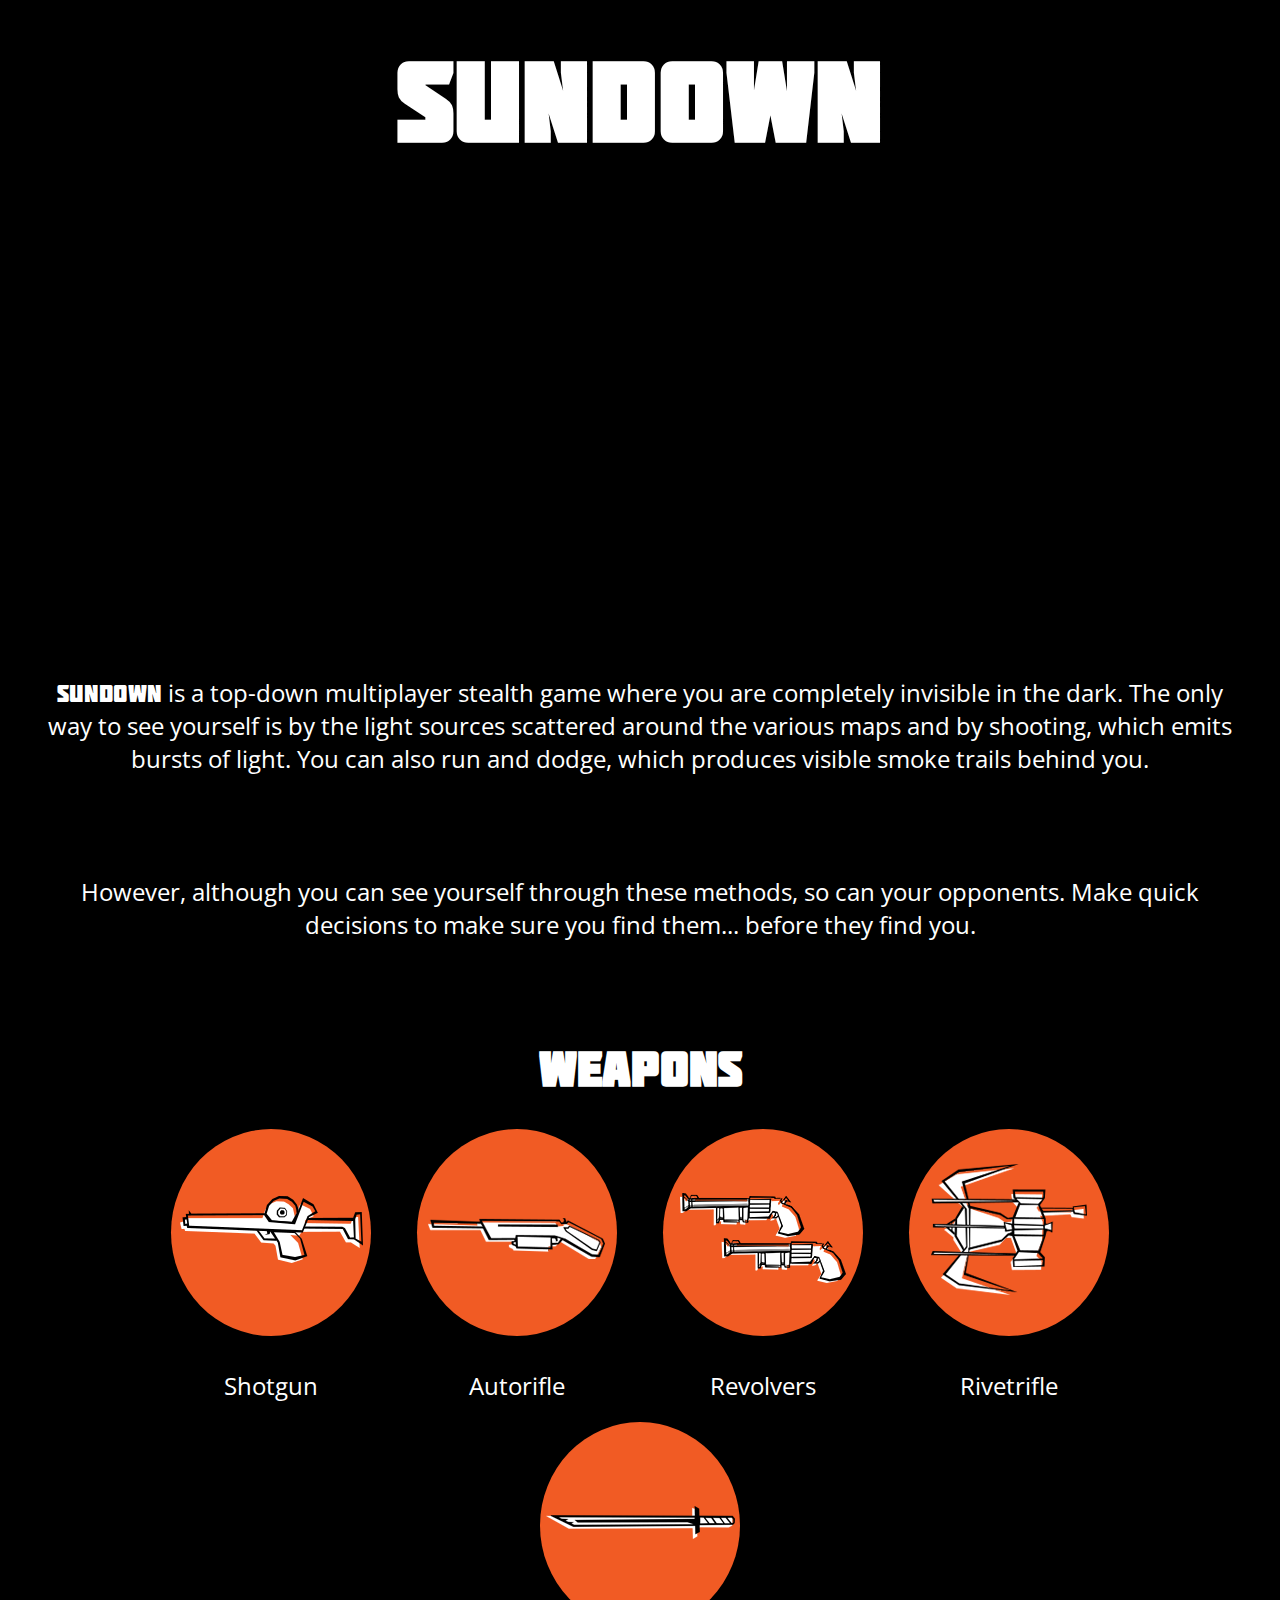
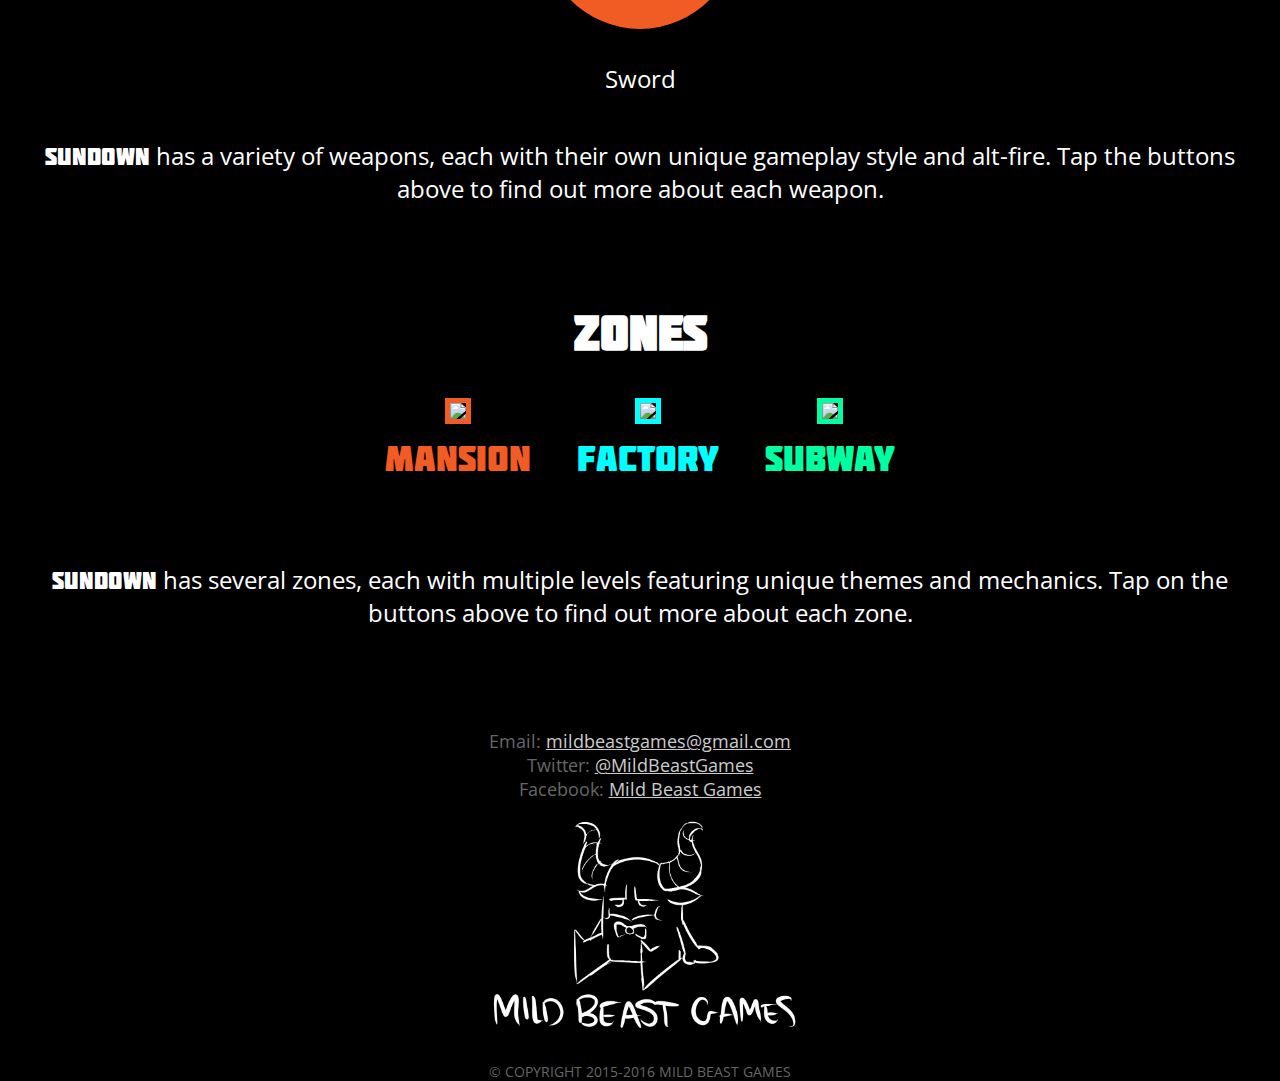
==== mobile.html @ 5ea84d27 "Added alt fire icons for weapon descriptions" ====
<!DOCTYPE html>
<html>
<head>
    <title>SUNDOWN</title>
    <link rel="stylesheet" type="text/css" href="mobile.css">
    <link href='http://fonts.googleapis.com/css?family=Open+Sans' rel='stylesheet' type='text/css'>
    <script src="index.js"></script>
    <link rel="icon" type="image/png" href="img/icon.png">
</head>

<body>
    <div id="content">
        <!-- CONTENT GOES HERE-->
        <h1 style="font-size:112px; margin-top:0px; font-family:Molot;">SUNDOWN</h1>
        <iframe width="630" height="405" src="https://www.youtube.com/embed/FNgSAq6tBg4" frameborder="0" allowfullscreen></iframe>
        <p><span style="font-family:Molot;">SUNDOWN</span> is a top-down multiplayer stealth game where you are completely invisible in the dark. The only way to see yourself is by the light sources scattered around the various maps and by shooting, which emits bursts of light. You can also run and dodge, which produces visible smoke trails behind you.</p>
        <p>However, although you can see yourself through these methods, so can your opponents. Make quick decisions to make sure you find them... before they find you.</p>
        <div id = "weapons">
            <h1 style="font-family:Molot;">Weapons</h1>
            <div id = "weapon_menu">
                    <ul>
                        <li><div class = "weapon_button" id = "button_shotgun"><img src = "img/weapon_icons/icon_shotgun.png"/></div><br>Shotgun</li>
                        <li><div class = "weapon_button" id = "button_autorifle"><img src = "img/weapon_icons/icon_autorifle.png"/></div><br>Autorifle</li>
                        <li><div class = "weapon_button" id = "button_revolver"><img src = "img/weapon_icons/icon_revolver.png"/></div><br>Revolvers</li>
                        <li><div class = "weapon_button" id = "button_rivetrifle"><img src = "img/weapon_icons/icon_rivetrifle.png"/></div><br>Rivetrifle</li>
                        <li><div class = "weapon_button" id = "button_sword"><img src = "img/weapon_icons/icon_sword.png"/></div><br>Sword</li>
                    </ul>    
                </div>
                
                <div id = "weapon_description">
                        <div id = "description_shotgun">
                            <div class = "weapon_info">
                                <p>The <span style="font-family:Molot;">Shotgun</span> is a mid range weapon with a wide reach.</p>
                                <p>
                                    <strong>Ammo Clip:</strong> 2 bullets<br>
                                    <strong>Reload Time:</strong> 2.4 seconds
                                </p>
                                <p>
                                    <span style="font-family:Molot;">Alt-Fire</span>
                                </p>
                                <p>
                                    <img src = "img/weapon_icons/altfire_shotgun.png"/><br>
                                    <strong>Double Blast</strong>
                                </p>
                                <p>
                                    Clear out your ammo clip to shoot a wider and far reaching shot.<br>
                                </p>
                                <p>
                                    <strong>Alt-Fire Cooldown Time:</strong> 2.4 seconds
                                </p>
                            </div>
                        </div>
                        <div id = "description_autorifle">
                                <div class= "weapon_info">
                                    <p>The <span style="font-family:Molot;">Autorifle</span> can shoot multiple bullets in rapid succession.</p>
                                    <p>
                                        <strong>Ammo Clip:</strong> 18 bullets<br>
                                        <strong>Reload Time:</strong> 2.5 seconds
                                    </p>
                                    <p>
                                        <span style="font-family:Molot;">Alt-Fire</span>
                                    </p>
                                    <p>
                                        <img src = "img/weapon_icons/altfire_autorifle.png"/><br>
                                        <strong>Smoke Clone</strong>
                                    </p>
                                    <p>
                                        Send a smoke trail in the direction you're facing to make it look like you're running that way.
                                    </p>
                                    <p>
                                        <strong>Alt-Fire Cooldown Time:</strong> 10 seconds
                                    </p>
                                </div>
                        </div>
                        <div id = "description_revolver">
                            <div class= "weapon_info">
                                <p>The <span style="font-family:Molot;">Revolvers</span> can shoot bullets that bounce off of walls.</p>
                                <p>
                                    <strong>Ammo Clip:</strong> 12 bullets<br>
                                    <strong>Reload Time:</strong> 3 seconds<br>
                                </p>
                                <p>
                                    <span style="font-family:Molot;">Alt-Fire</span>
                                </p>
                                <p>
                                    <img src = "img/weapon_icons/altfire_revolver.png"/><br>
                                    <strong>Flare</strong>
                                </p>
                                <p>
                                    Shoot a flare that makes the area around it visible to everyone.
                                </p>
                                <p>
                                    <strong>Alt-Fire Cooldown Time:</strong> 5 seconds
                                </p>
                            </div>
                        </div>
                        <div id = "description_rivetrifle">
                            <div class= "weapon_info">
                                <p>The <span style="font-family:Molot;">Rivetrifle</span> can charge up its shot to penetrate through walls and snipe people from long distances.</p>
                                <p>
                                    <strong>Ammo Clip:</strong> 1 bullet<br>
                                    <strong>Reload Time:</strong> 3.1 seconds<br>
                                </p>
                                <p>
                                    <span style="font-family:Molot;">Alt-Fire</span>
                                </p>
                                <p>
                                    <img src = "img/weapon_icons/altfire_rivetrifle.png"/><br>
                                    <strong>Remote Mine</strong>
                                </p>
                                <p>
                                    Place a mine that you can remotely detonate at any time.
                                </p>
                                <p>
                                    <strong>Alt-Fire Cooldown Time: </strong> 10 seconds
                                </p>
                            </div>
                        </div>
                        <div id = "description_sword">
                            <div class= "weapon_info">
                                <p>The <span style="font-family:Molot;">Sword</span> can kill people quickly upclose. Charge up to do a quick dash attack.</p>
                                <p>
                                    <strong>Ammo Clip:</strong> None<br>
                                    <strong>Reload Time:</strong> None<br>
                                </p>
                                <p>
                                    <span style="font-family:Molot;">Alt-Fire</span>
                                </p>
                                <p>
                                    <img src = "img/weapon_icons/altfire_sword.png"/><br>
                                    <strong>Blink</strong>
                                </p>
                                <p>
                                    Teleport across the map to a wall or person to get close for the kill.
                                </p>
                                <p>
                                    <strong>Alt-Fire Cooldown Time: </strong> 4 seconds
                                </p>
                            </div>
                        </div>
                </div>
                <p><span style="font-family:Molot;">SUNDOWN</span> has a variety of weapons, each with their own unique gameplay style and alt-fire. Tap the buttons above to find out more about each weapon.</p>
            </div>
        <div id="section_maps">
            <h1 style="font-family:Molot;">Zones</h1>
            <ul>
                <li><a href="#" style="color:#F15B24;"><img src="img/zones/mansion.png" onclick="image_open(this);" style="border-color:#F15B24;"/><br />Mansion</a></li>
                <li><a href="#" style="color:#00FFFF;"><img src="img/zones/factory.png" onclick="image_open(this);" style="border-color:#00FFFF;" /><br />Factory</a></li>
                <li><a href="#" style="color:#00FFA0;"><img src="img/zones/subway.png" onclick="image_open(this);" style="border-color:#00FFA0;" /><br />Subway</a></li>
            </ul>
            <p><span style="font-family:Molot;">SUNDOWN</span> has several zones, each with multiple levels featuring unique themes and mechanics. Tap on the buttons above to find out more about each zone.</p>
        </div>
        <p style="font-size:18px; color:#666; margin-bottom:0px;">
            Email: <a href="mailto:mildbeastgames@gmail.com" style="color:#CCC;">mildbeastgames@gmail.com</a><br>
            Twitter: <a href="https://twitter.com/MildBeastGames" style="color:#CCC;">@MildBeastGames</a><br>
            Facebook: <a href="https://www.facebook.com/MildBeastGames" style="color:#CCC;">Mild Beast Games</a>
        </p>
        <img src="img/mildbeast.png" style="max-width:350px;" />
        <p style="font-size:14px; color:#666; margin-bottom:0px;">&copy; COPYRIGHT 2015-2016 MILD BEAST GAMES</p>
        <!-- CONTENT ENDS HERE-->
    </div>
    <div id="viewer" onclick="image_close();">
        <a id="viewer_link"><img id="viewer_image" /></a>
    </div>
    <script src = "jquery-1.12.2.min.js"></script>
    <script src = "app.js"></script>
</body>

</html>
---- mobile.css ----
@font-face {
    font-family: 'Molot';
    src:
        local('Molot'),
        url('fonts/Molot.otf')
        format('opentype');
}

body {
    background-color:#000;
    color:#FFF;
    text-align:center;
    font-size:24px;
    font-family: 'Open Sans', sans-serif;
    height:100%;
}

#content {
    height:120vh;
    background-color:#000;
    padding:2vw;
}

p {
    margin-bottom:100px;
    padding:0px 0px 0px 0px;
}

#weapon_menu ul {
    list-style-type:none;
    padding:0px;
    margin:0px;
}

#weapon_menu ul li {
    display:inline-block;
    margin: 0px 20px 20px 20px;
}

.weapon_info p {
    margin: 50px 0px 50px 0px;
}

.weapon_button {
    background-color: #f15b24;
    border: none;
    border-radius: 100%;
}

.weapon_button:hover {
    background-color: #9e0b0f;
}

.button_selected {
    background-color: #9e0b0f;
}

#weapon_description {
    background-color: #9e0b0f;
    padding-top: 5px;
    padding-bottom: 5px;
}

#section_maps {
    left:0px;
    position:static;
    transform: translateZ(10px) scale(1/2);
}

#section_maps ul {
    list-style-type:none;
    padding:0px;
    margin:0px;
}

#section_maps ul li {
    display:inline-block;
    margin:0px 20px 60px 20px;
}

#section_maps ul li a {
    text-decoration:none;
    color:#FFF;
    font-family:Molot;
    font-size:36px;
}

#section_maps ul li a img {
    max-width:600px;
    border: 5px solid;
    margin:5px;
    -webkit-transition: linear 0.1s;
     transition: 0.1s;
}

#section_maps ul li a:hover img {
    border: 10px solid #FFF;
    margin:0px;
}

.background {
    visibility:hidden;
    width:100vw;
    height:100vh;
    position:fixed;
    margin:0px;
    left:0px;
    top:0px;
}

#section_bg_maps {
    background-image: url("img/screenshot1.png");
    background-size:cover;
    background-repeat:no-repeat;
    background-position-x:center;
    background-position-y:center;
    background-attachment:fixed;
}

#section_bg_black {
    background-color:#000;
}

#viewer {
    width:100vw;
    height:100vh;
    position:fixed;
    left:0px;
    bottom:0px;
    top:0px;
    right:0px;
    background-color:rgba(0,0,0,0.9);
    opacity:0;
    visibility:hidden;
    transition:all 0.2s ease-out; 
    -moz-transition:all 0.2s ease-out; 
    -o-transition:all 0.2s ease-out; 
    -webkit-transition:all 0.2s ease-out; 
}

#viewer a img {
    position:fixed;
    top:50%;
    left:50%;
    box-shadow: 0px 0px 200px #000;
    transform:translate(-50%,-50%);
    -moz-transform:translate(-50%,-50%);
    -o-transform:translate(-50%,-50%);
    -webkit-transform:translate(-50%,-50%);
    background-color:rgba(0,0,0,1);
    border:solid 6px;
    margin:6px;
    max-width:1000px;
    transition:all 0.2s ease-out; 
    -moz-transition:all 0.2s ease-out; 
    -o-transition:all 0.2s ease-out; 
    -webkit-transition:all 0.2s ease-out; 
}

#viewer a:hover img {
    border:#FFF solid 12px;
}
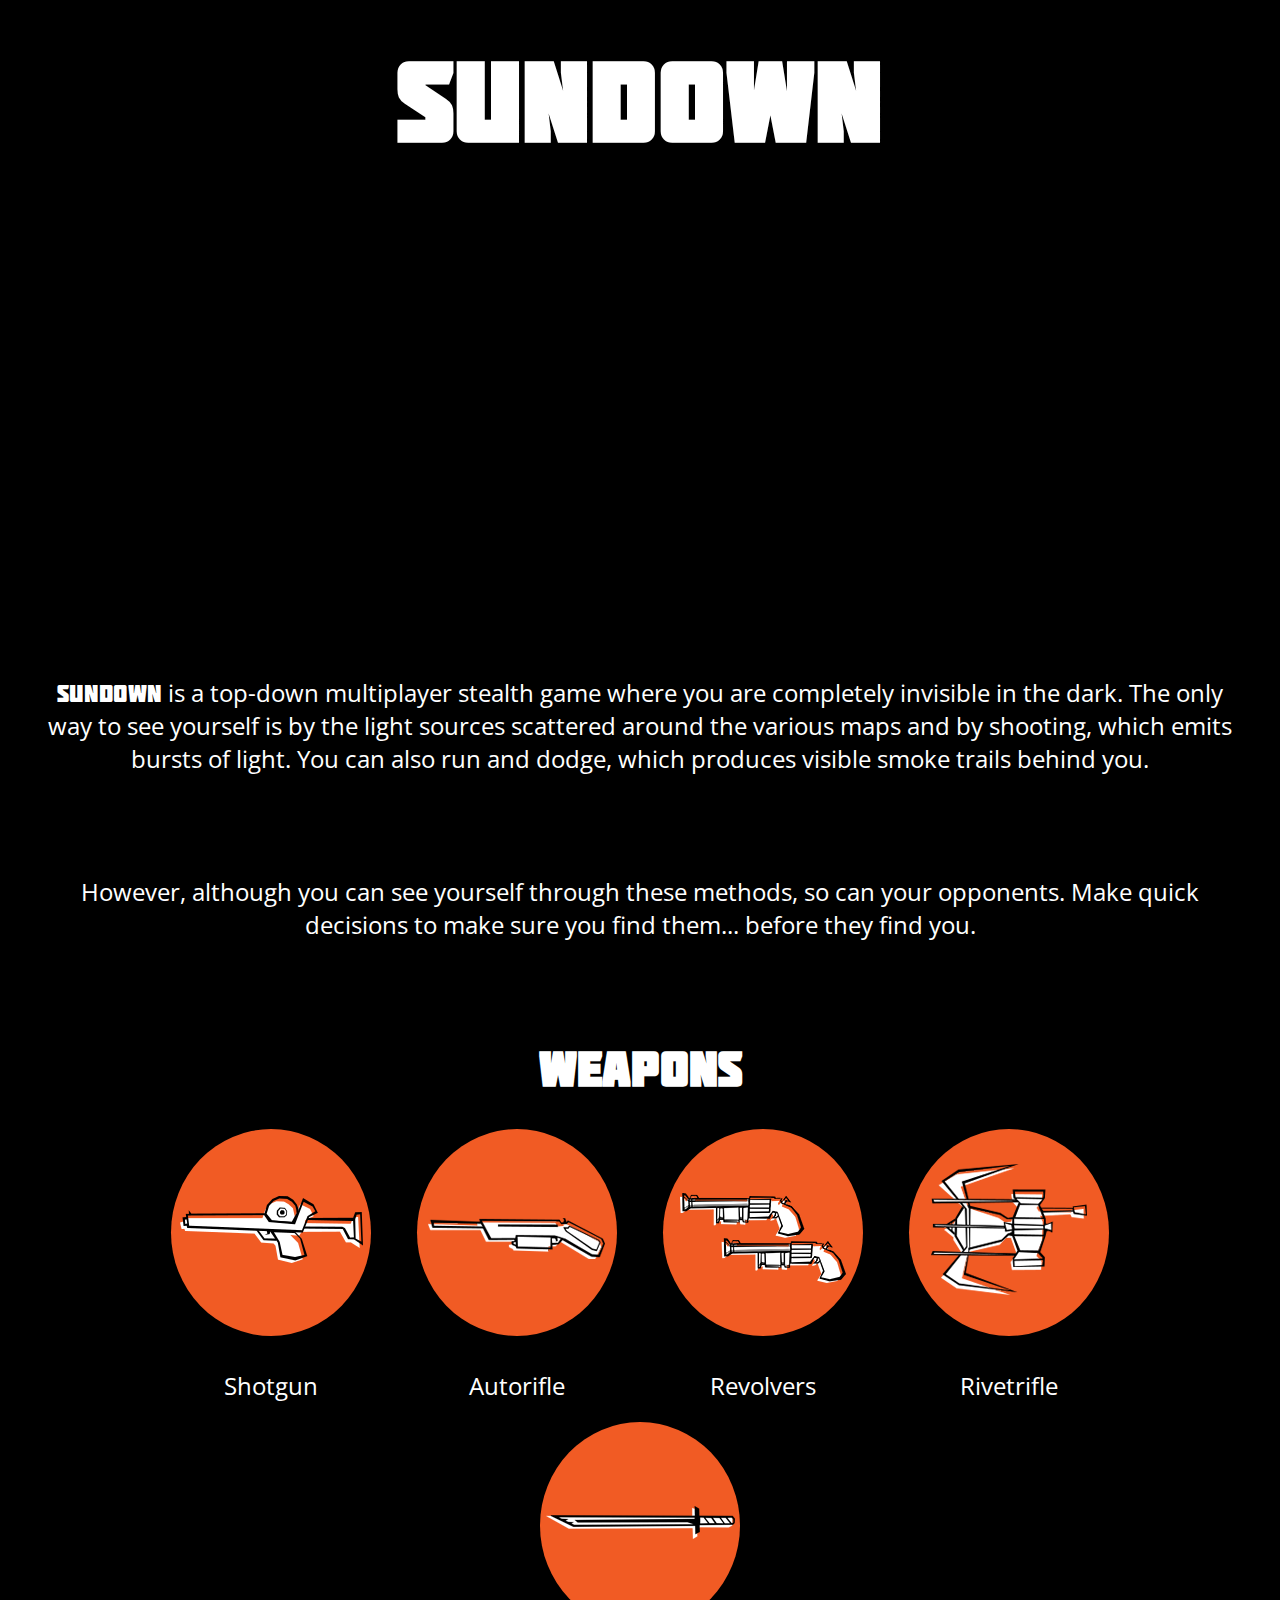
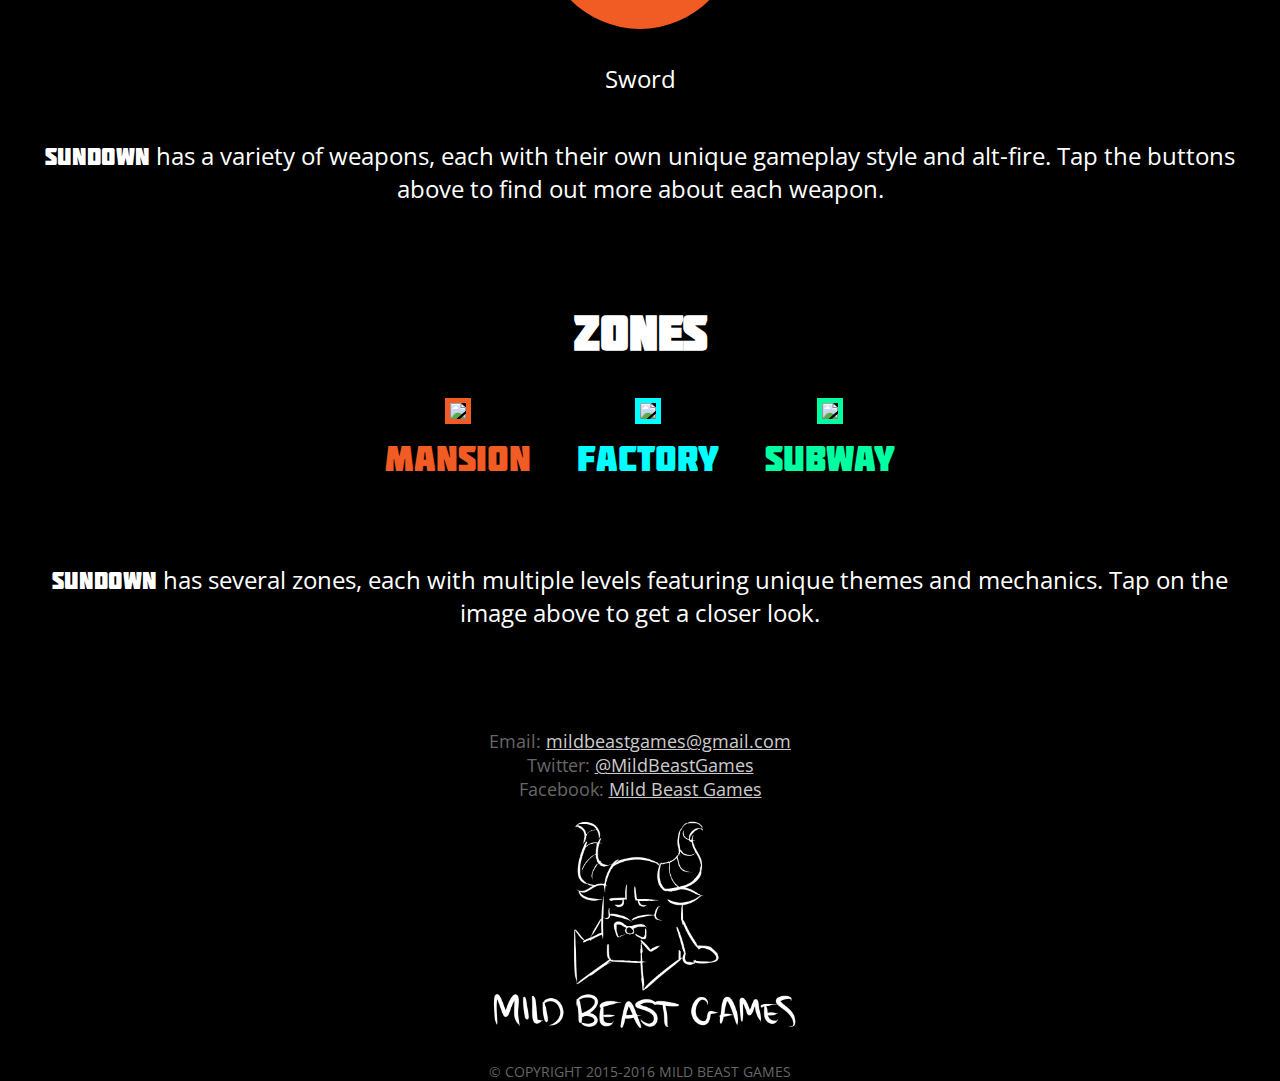
==== commit 3ee5c7dd: "added gifs for stages" ====
--- a/mobile.html
+++ b/mobile.html
@@ -15,6 +15,8 @@
         <iframe width="630" height="405" src="https://www.youtube.com/embed/FNgSAq6tBg4" frameborder="0" allowfullscreen></iframe>
         <p><span style="font-family:Molot;">SUNDOWN</span> is a top-down multiplayer stealth game where you are completely invisible in the dark. The only way to see yourself is by the light sources scattered around the various maps and by shooting, which emits bursts of light. You can also run and dodge, which produces visible smoke trails behind you.</p>
         <p>However, although you can see yourself through these methods, so can your opponents. Make quick decisions to make sure you find them... before they find you.</p>
+        
+        <!-- Weapons Section-->
         <div id = "weapons">
             <h1 style="font-family:Molot;">Weapons</h1>
             <div id = "weapon_menu">
@@ -27,117 +29,111 @@
                     </ul>    
                 </div>
                 
+                <!-- Weapon Descriptions -->
                 <div id = "weapon_description">
-                        <div id = "description_shotgun">
-                            <div class = "weapon_info">
-                                <p>The <span style="font-family:Molot;">Shotgun</span> is a mid range weapon with a wide reach.</p>
+                    
+                    <!-- Shotgun Description -->
+                    <div id = "description_shotgun">
+                        <div class = "weapon_info">
+                            <p>The <span style="font-family:Molot;">Shotgun</span> is a mid range weapon with a wide reach.</p>
+                            <p><strong>Ammo Clip: </strong>2 bullets<br><strong>Reload Time: </strong>2.4 seconds</p>
+                        </div>
+                        <div class = "altfire_info">
+                            <div class = "altfire_icon">
                                 <p>
-                                    <strong>Ammo Clip:</strong> 2 bullets<br>
-                                    <strong>Reload Time:</strong> 2.4 seconds
-                                </p>
-                                <p>
-                                    <span style="font-family:Molot;">Alt-Fire</span>
-                                </p>
-                                <p>
+                                    <span style="font-family:Molot;">Alt-Fire</span><br>
                                     <img src = "img/weapon_icons/altfire_shotgun.png"/><br>
                                     <strong>Double Blast</strong>
                                 </p>
+                            </div>
+
+                            <div class = "altfire_text">
+                            <p>Clear out your ammo clip to shoot a wider and far reaching shot.<br><strong>Alt-Fire Cooldown Time:</strong> 2.4 seconds</p>
+                            </div>   
+                        </div>
+                    </div>
+
+                    <!-- Autorifle Description -->
+                    <div id = "description_autorifle">
+                        <div class= "weapon_info">
+                            <p>The <span style="font-family:Molot;">Autorifle</span> shoots multiple bullets rapidly.</p>
+                            <p><strong>Ammo Clip: </strong>18 bullets<br><strong>Reload Time: </strong>2.5 seconds</p>
+                        </div>
+                        <div class = "altfire_info">
+                            <div class = "altfire_icon">
                                 <p>
-                                    Clear out your ammo clip to shoot a wider and far reaching shot.<br>
-                                </p>
-                                <p>
-                                    <strong>Alt-Fire Cooldown Time:</strong> 2.4 seconds
+                                    <span style="font-family:Molot;">Alt-Fire</span><br>
+                                    <img src = "img/weapon_icons/altfire_autorifle.png"/><br>
+                                    <strong>Smoke Clone</strong>
                                 </p>
                             </div>
+                            <div class = "altfire_text">
+                                <p>Send a smoke trail in the direction you're facing to make it look like you're running that way.<br><strong>Alt-Fire Cooldown Time:</strong> 10 seconds</p>
+                            </div>
+
                         </div>
-                        <div id = "description_autorifle">
-                                <div class= "weapon_info">
-                                    <p>The <span style="font-family:Molot;">Autorifle</span> can shoot multiple bullets in rapid succession.</p>
-                                    <p>
-                                        <strong>Ammo Clip:</strong> 18 bullets<br>
-                                        <strong>Reload Time:</strong> 2.5 seconds
-                                    </p>
-                                    <p>
-                                        <span style="font-family:Molot;">Alt-Fire</span>
-                                    </p>
-                                    <p>
-                                        <img src = "img/weapon_icons/altfire_autorifle.png"/><br>
-                                        <strong>Smoke Clone</strong>
-                                    </p>
-                                    <p>
-                                        Send a smoke trail in the direction you're facing to make it look like you're running that way.
-                                    </p>
-                                    <p>
-                                        <strong>Alt-Fire Cooldown Time:</strong> 10 seconds
-                                    </p>
-                                </div>
+                    </div>
+
+                    <!-- Revolver Description -->
+                    <div id = "description_revolver">
+                        <div class= "weapon_info">
+                            <p>The <span style="font-family:Molot;">Revolvers</span> shoot bullets that bounce off of walls.</p>
+                            <p><strong>Ammo Clip: </strong>12 bullets<br><strong>Reload Time: </strong>3 seconds<br></p>
                         </div>
-                        <div id = "description_revolver">
-                            <div class= "weapon_info">
-                                <p>The <span style="font-family:Molot;">Revolvers</span> can shoot bullets that bounce off of walls.</p>
+                        <div class = "altfire_info">
+                            <div class = "altfire_icon">
                                 <p>
-                                    <strong>Ammo Clip:</strong> 12 bullets<br>
-                                    <strong>Reload Time:</strong> 3 seconds<br>
-                                </p>
-                                <p>
-                                    <span style="font-family:Molot;">Alt-Fire</span>
-                                </p>
-                                <p>
+                                    <span style="font-family:Molot;">Alt-Fire</span><br>
                                     <img src = "img/weapon_icons/altfire_revolver.png"/><br>
                                     <strong>Flare</strong>
                                 </p>
-                                <p>
-                                    Shoot a flare that makes the area around it visible to everyone.
-                                </p>
-                                <p>
-                                    <strong>Alt-Fire Cooldown Time:</strong> 5 seconds
-                                </p>
+                            </div>
+
+                            <div class="altfire_text">
+                                <p>Shoot a flare that makes the area around it visible to everyone.<br><strong>Alt-Fire Cooldown Time:</strong> 5 seconds</p>
                             </div>
                         </div>
-                        <div id = "description_rivetrifle">
-                            <div class= "weapon_info">
-                                <p>The <span style="font-family:Molot;">Rivetrifle</span> can charge up its shot to penetrate through walls and snipe people from long distances.</p>
+                    </div>
+
+                    <!-- Rivetrifle Description -->
+                    <div id = "description_rivetrifle">
+                        <div class= "weapon_info">
+                            <p>The <span style="font-family:Molot;">Rivetrifle</span> can charge up its shot to penetrate walls and snipe people from long distances.</p>
+                            <p><strong>Ammo Clip: </strong>1 bullet<br><strong>Reload Time: </strong>3.1 seconds<br></p>
+                        </div>
+                        <div class="altfire_info">
+                            <div class = "altfire_icon">
                                 <p>
-                                    <strong>Ammo Clip:</strong> 1 bullet<br>
-                                    <strong>Reload Time:</strong> 3.1 seconds<br>
-                                </p>
-                                <p>
-                                    <span style="font-family:Molot;">Alt-Fire</span>
-                                </p>
-                                <p>
+                                    <span style="font-family:Molot;">Alt-Fire</span><br>
                                     <img src = "img/weapon_icons/altfire_rivetrifle.png"/><br>
                                     <strong>Remote Mine</strong>
                                 </p>
-                                <p>
-                                    Place a mine that you can remotely detonate at any time.
-                                </p>
-                                <p>
-                                    <strong>Alt-Fire Cooldown Time: </strong> 10 seconds
-                                </p>
+                            </div>
+                            <div class = "altfire_text">
+                                <p>Place a mine that you can remotely detonate at any time.<br><strong>Alt-Fire Cooldown Time: </strong> 10 seconds</p>
                             </div>
                         </div>
-                        <div id = "description_sword">
-                            <div class= "weapon_info">
-                                <p>The <span style="font-family:Molot;">Sword</span> can kill people quickly upclose. Charge up to do a quick dash attack.</p>
+                    </div>
+
+                    <!-- Sword Description -->
+                    <div id = "description_sword">
+                        <div class= "weapon_info">
+                            <p>The <span style="font-family:Molot;">Sword</span> can kill people quickly up close. Charge up to do a quick dash attack.</p>
+                            <p><strong>Ammo Clip: </strong>None<br><strong>Reload Time: </strong>None<br></p>
+                        </div>
+                        <div class = "altfire_info">
+                            <div class = "altfire_icon">
                                 <p>
-                                    <strong>Ammo Clip:</strong> None<br>
-                                    <strong>Reload Time:</strong> None<br>
-                                </p>
-                                <p>
-                                    <span style="font-family:Molot;">Alt-Fire</span>
-                                </p>
-                                <p>
+                                    <span style="font-family:Molot;">Alt-Fire</span><br>
                                     <img src = "img/weapon_icons/altfire_sword.png"/><br>
                                     <strong>Blink</strong>
                                 </p>
-                                <p>
-                                    Teleport across the map to a wall or person to get close for the kill.
-                                </p>
-                                <p>
-                                    <strong>Alt-Fire Cooldown Time: </strong> 4 seconds
-                                </p>
+                            </div>
+                            <div class = "altfire_text">
+                                <p>Teleport across the map to a wall or person to get close for the kill.<br><strong>Alt-Fire Cooldown Time: </strong> 4 seconds</p>
                             </div>
                         </div>
+                    </div>
                 </div>
                 <p><span style="font-family:Molot;">SUNDOWN</span> has a variety of weapons, each with their own unique gameplay style and alt-fire. Tap the buttons above to find out more about each weapon.</p>
             </div>
@@ -148,7 +144,7 @@
                 <li><a href="#" style="color:#00FFFF;"><img src="img/zones/factory.png" onclick="image_open(this);" style="border-color:#00FFFF;" /><br />Factory</a></li>
                 <li><a href="#" style="color:#00FFA0;"><img src="img/zones/subway.png" onclick="image_open(this);" style="border-color:#00FFA0;" /><br />Subway</a></li>
             </ul>
-            <p><span style="font-family:Molot;">SUNDOWN</span> has several zones, each with multiple levels featuring unique themes and mechanics. Tap on the buttons above to find out more about each zone.</p>
+            <p><span style="font-family:Molot;">SUNDOWN</span> has several zones, each with multiple levels featuring unique themes and mechanics. Tap on the image above to get a closer look.</p>
         </div>
         <p style="font-size:18px; color:#666; margin-bottom:0px;">
             Email: <a href="mailto:mildbeastgames@gmail.com" style="color:#CCC;">mildbeastgames@gmail.com</a><br>
--- a/mobile.css
+++ b/mobile.css
@@ -39,6 +39,17 @@
 
 .weapon_info p {
     margin: 50px 0px 50px 0px;
+}
+
+.altfire_info {
+    margin: 40px 40px 40px 40px;
+    padding-top: 10px;
+    padding-bottom: 0.05px;
+    background-color: #a95757;
+}
+
+.altfire_info p {
+    color: black;
 }
 
 .weapon_button {
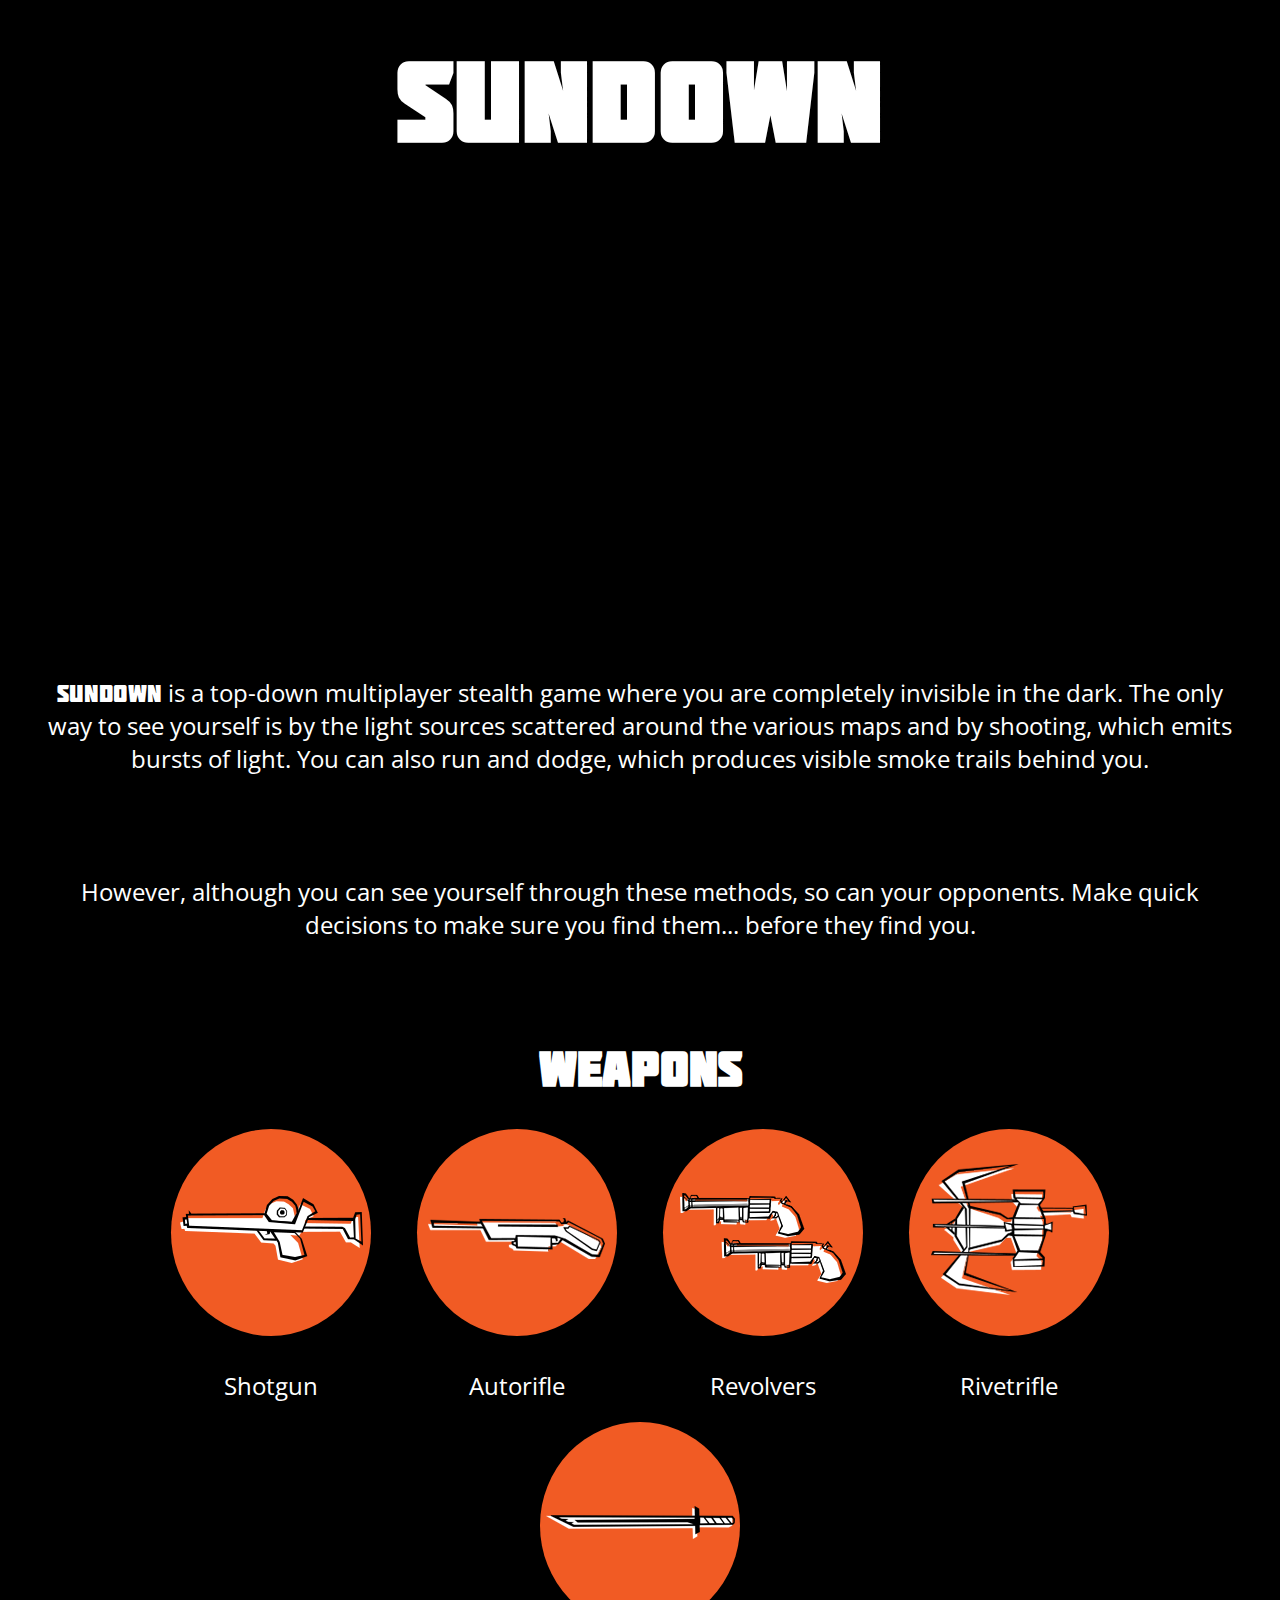
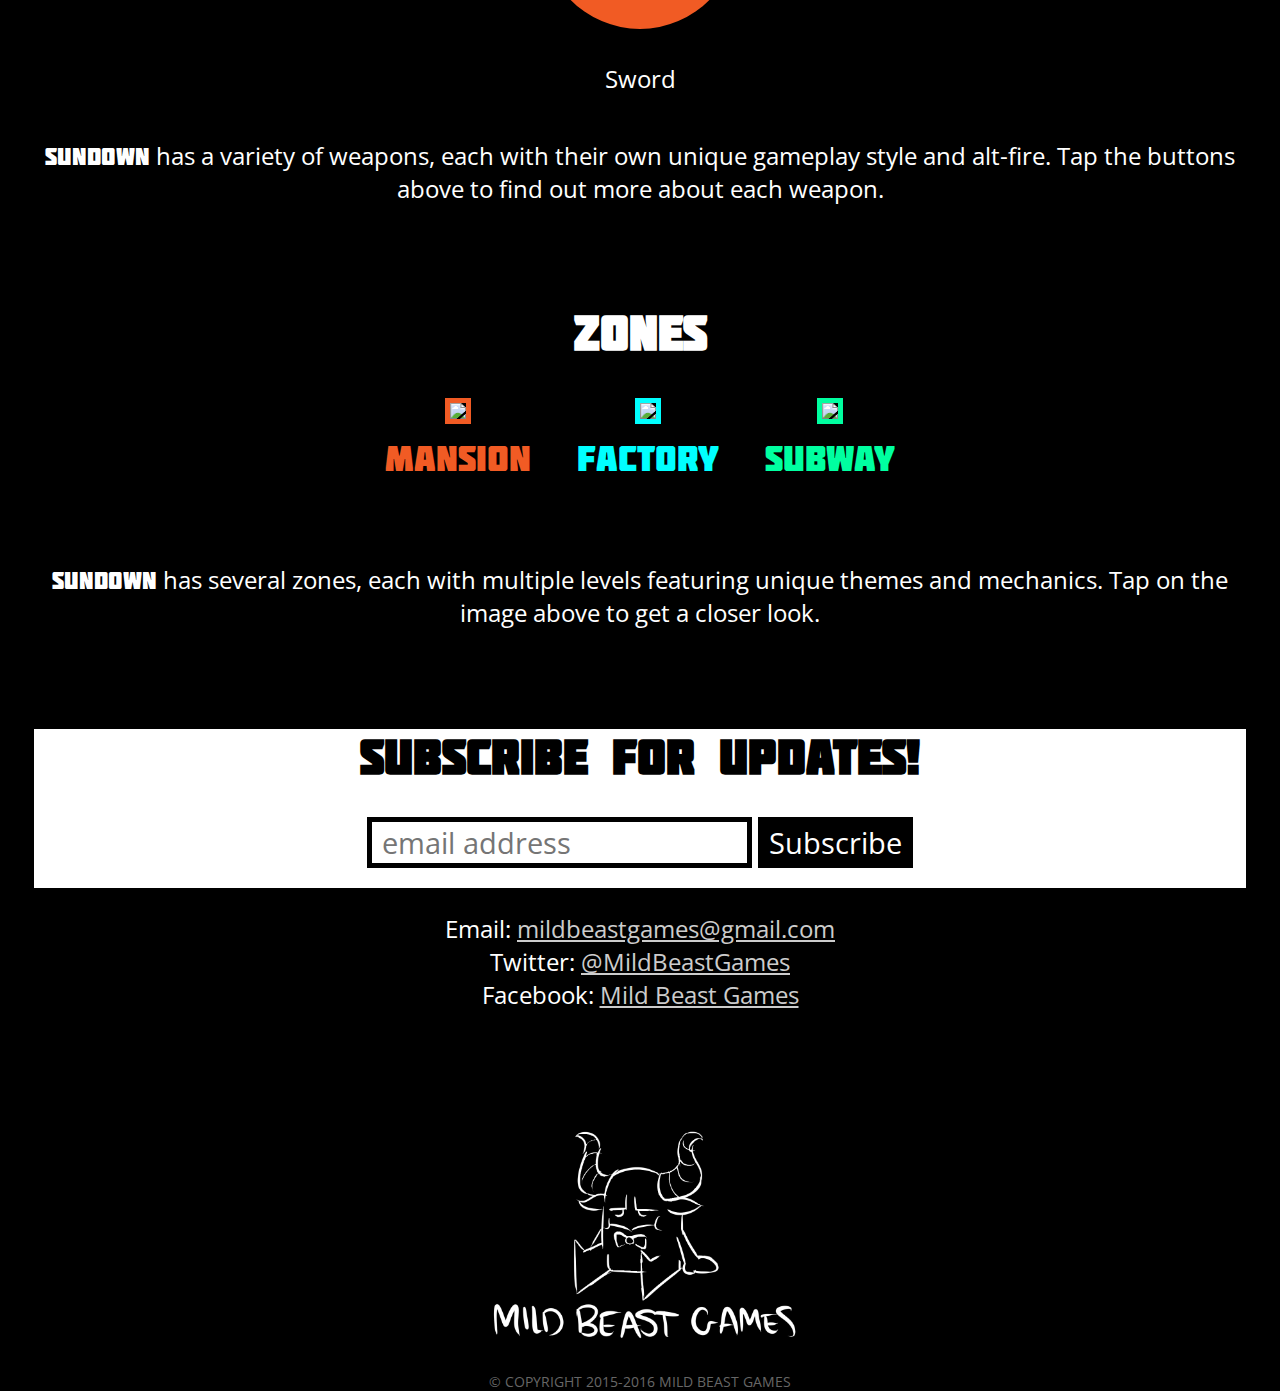
==== commit cac2f9ab: "fixed auto scroll, added mailchimp signup" ====
--- a/mobile.html
+++ b/mobile.html
@@ -4,7 +4,7 @@
     <title>SUNDOWN</title>
     <link rel="stylesheet" type="text/css" href="mobile.css">
     <link href='http://fonts.googleapis.com/css?family=Open+Sans' rel='stylesheet' type='text/css'>
-    <script src="index.js"></script>
+    <script src="css/index.js"></script>
     <link rel="icon" type="image/png" href="img/icon.png">
 </head>
 
@@ -146,7 +146,22 @@
             </ul>
             <p><span style="font-family:Molot;">SUNDOWN</span> has several zones, each with multiple levels featuring unique themes and mechanics. Tap on the image above to get a closer look.</p>
         </div>
-        <p style="font-size:18px; color:#666; margin-bottom:0px;">
+        <!-- Begin MailChimp Signup Form -->
+
+            <div id="mc_embed_signup">
+                <form action="//sundown-game.us13.list-manage.com/subscribe/post?u=cef0c2a15412b6631e3d2afb0&amp;id=c03b827836" method="post" id="mc-embedded-subscribe-form" name="mc-embedded-subscribe-form" class="validate" target="_blank" novalidate>
+                    <div id="mc_embed_signup_scroll">
+                    <h1 id = "mc_label" style = "font-family:Molot;">Subscribe for updates!</h1>
+                    <input type="email" value="" name="EMAIL" class="email" id="mce-EMAIL" placeholder="email address" required>
+                    <!-- real people should not fill this in and expect good things - do not remove this or risk form bot signups-->
+                    <div style="position: absolute; left: -5000px;" aria-hidden="true"><input type="text" name="b_cef0c2a15412b6631e3d2afb0_c03b827836" tabindex="-1" value=""></div>
+                    <input type="submit" value="Subscribe" name="subscribe" id="mc-embedded-subscribe" class="button">
+                    </div>
+                </form>
+            </div>
+
+        <!--End mc_embed_signup-->
+        <p>
             Email: <a href="mailto:mildbeastgames@gmail.com" style="color:#CCC;">mildbeastgames@gmail.com</a><br>
             Twitter: <a href="https://twitter.com/MildBeastGames" style="color:#CCC;">@MildBeastGames</a><br>
             Facebook: <a href="https://www.facebook.com/MildBeastGames" style="color:#CCC;">Mild Beast Games</a>
@@ -158,8 +173,8 @@
     <div id="viewer" onclick="image_close();">
         <a id="viewer_link"><img id="viewer_image" /></a>
     </div>
-    <script src = "jquery-1.12.2.min.js"></script>
-    <script src = "app.js"></script>
+    <script src = "js/jquery-1.12.3.min.js"></script>
+    <script src = "js/app.js"></script>
 </body>
 
 </html>--- a/mobile.css
+++ b/mobile.css
@@ -170,4 +170,33 @@
 
 #viewer a:hover img {
     border:#FFF solid 12px;
+}
+
+#mc_embed_signup {
+    background-color: white;
+    padding-bottom: 20px;
+}
+
+#mc_label {
+    color: black;
+}
+
+input {
+    font-size: 120%;
+    font-family: 'Open Sans', sans-serif;
+    border: 5px solid black;
+}
+
+input#mce-EMAIL {
+    padding-left: 10px;
+}
+
+input#mc-embedded-subscribe {
+    color: white;
+    background-color: black;
+}
+
+input#mc-embedded-subscribe:hover {
+    color: black;
+    background-color: white;
 }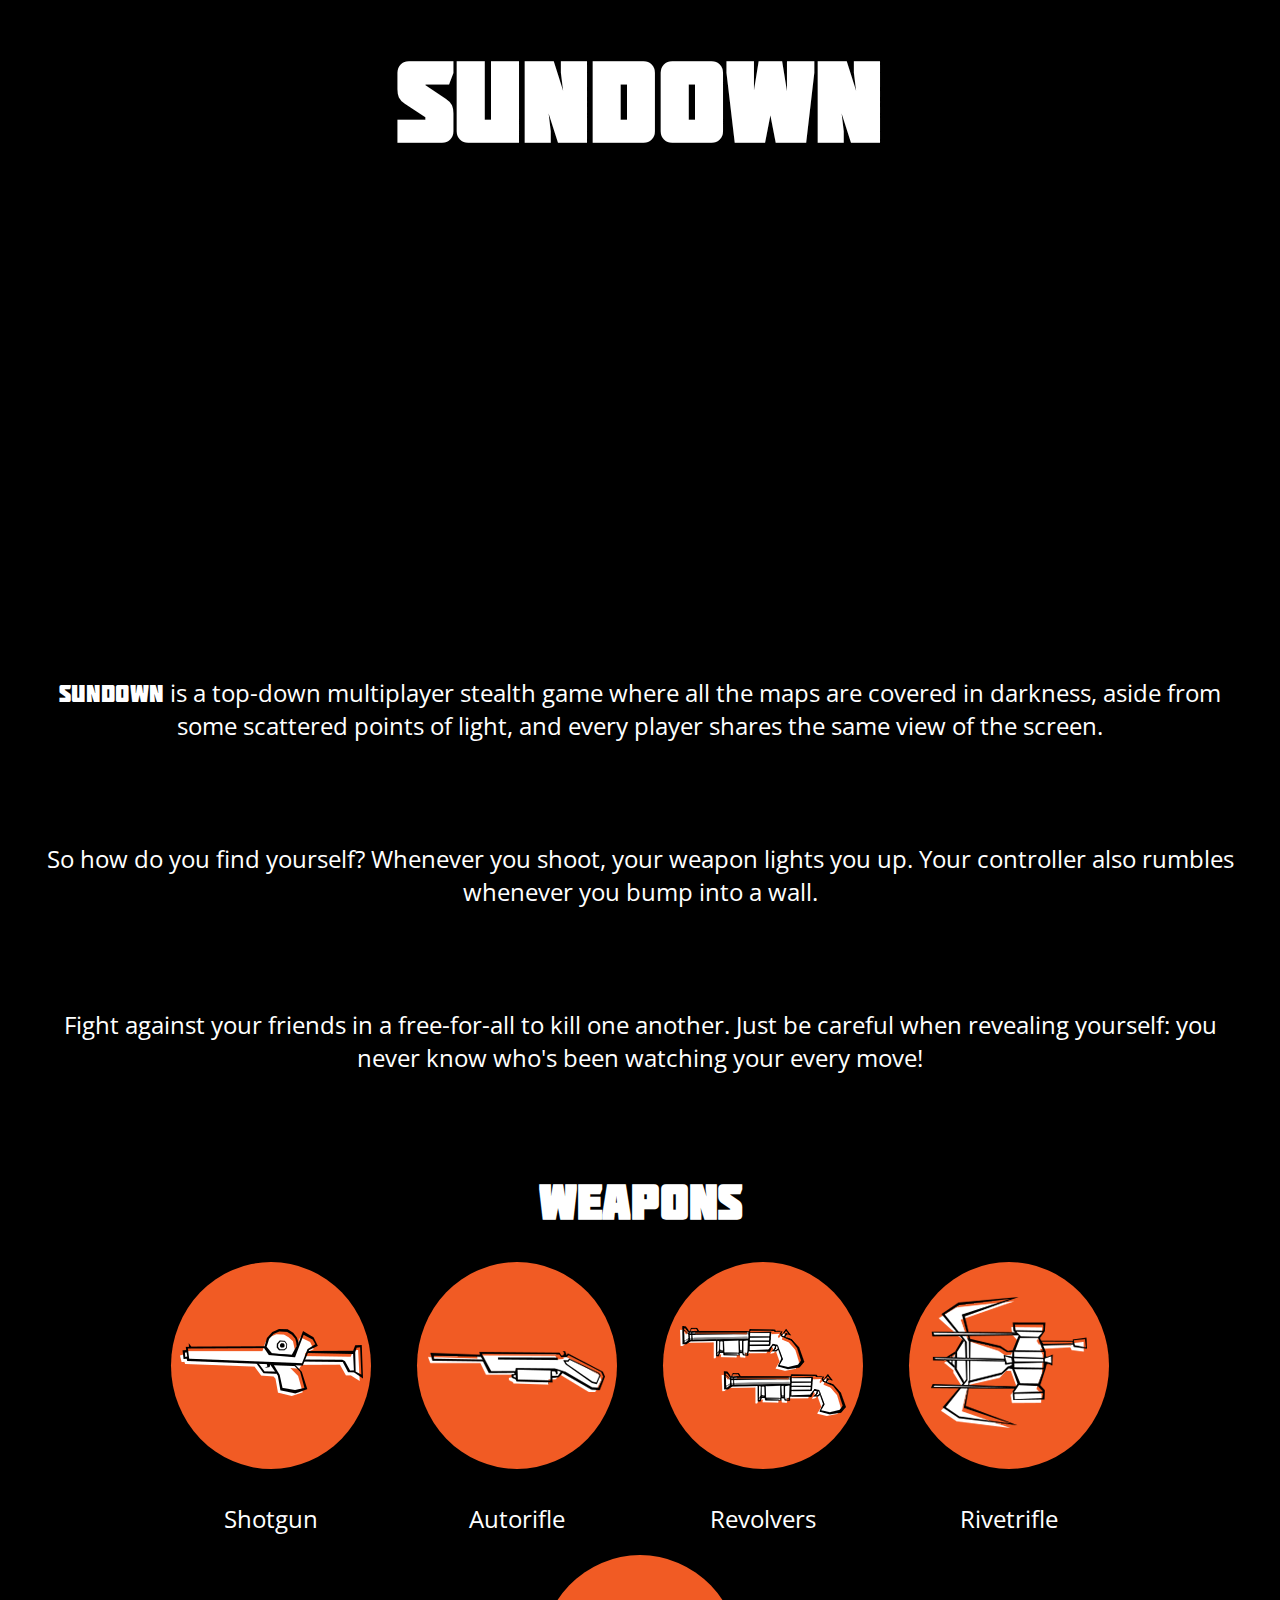
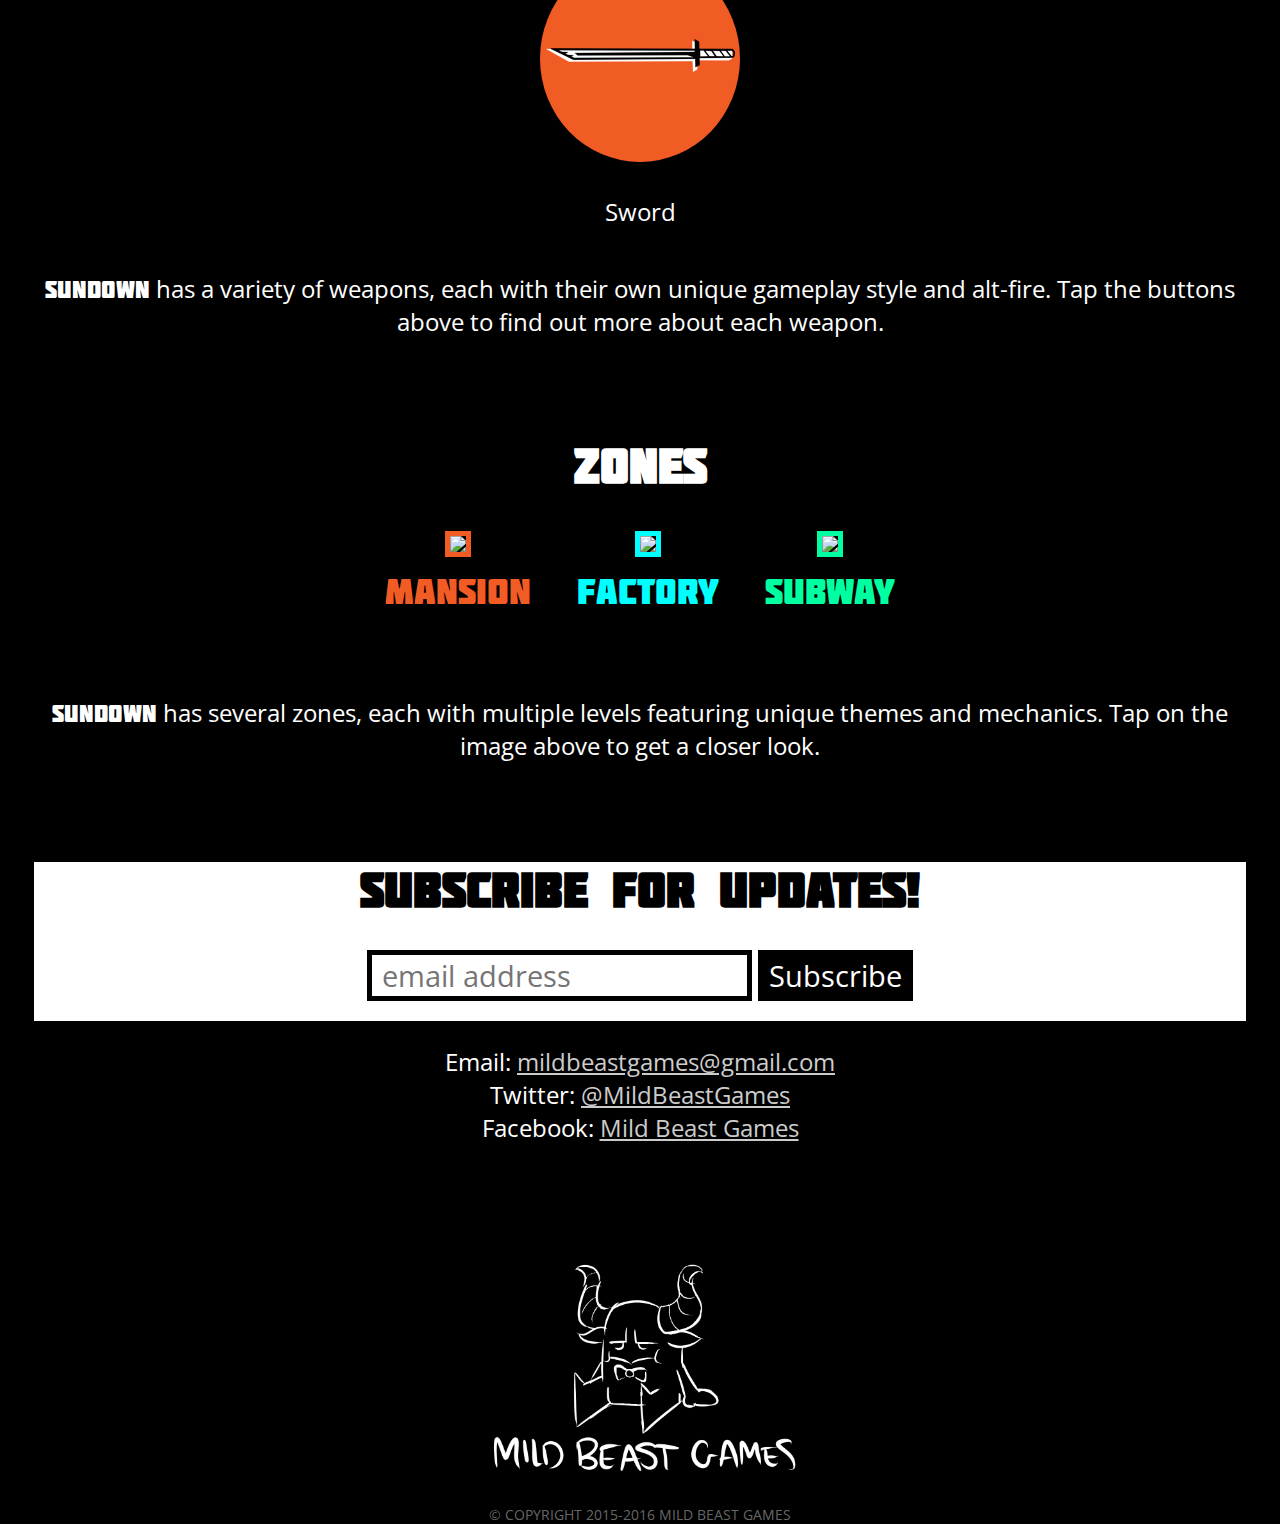
==== commit 59724f07: "fixed a small typo" ====
--- a/mobile.html
+++ b/mobile.html
@@ -13,8 +13,11 @@
         <!-- CONTENT GOES HERE-->
         <h1 style="font-size:112px; margin-top:0px; font-family:Molot;">SUNDOWN</h1>
         <iframe width="630" height="405" src="https://www.youtube.com/embed/FNgSAq6tBg4" frameborder="0" allowfullscreen></iframe>
-        <p><span style="font-family:Molot;">SUNDOWN</span> is a top-down multiplayer stealth game where you are completely invisible in the dark. The only way to see yourself is by the light sources scattered around the various maps and by shooting, which emits bursts of light. You can also run and dodge, which produces visible smoke trails behind you.</p>
-        <p>However, although you can see yourself through these methods, so can your opponents. Make quick decisions to make sure you find them... before they find you.</p>
+        <p><span style="font-family:Molot;">SUNDOWN</span> is a top-down multiplayer stealth game where all the maps are covered in darkness, aside from some scattered points of light, and every player shares the same view of the screen.</p> 
+                    
+        <p>So how do you find yourself? Whenever you shoot, your weapon lights you up. Your controller also rumbles whenever you bump into a wall.</p>
+                
+        <p>Fight against your friends in a free-for-all to kill one another. Just be careful when revealing yourself: you never know who's been watching your every move!</p>
         
         <!-- Weapons Section-->
         <div id = "weapons">
